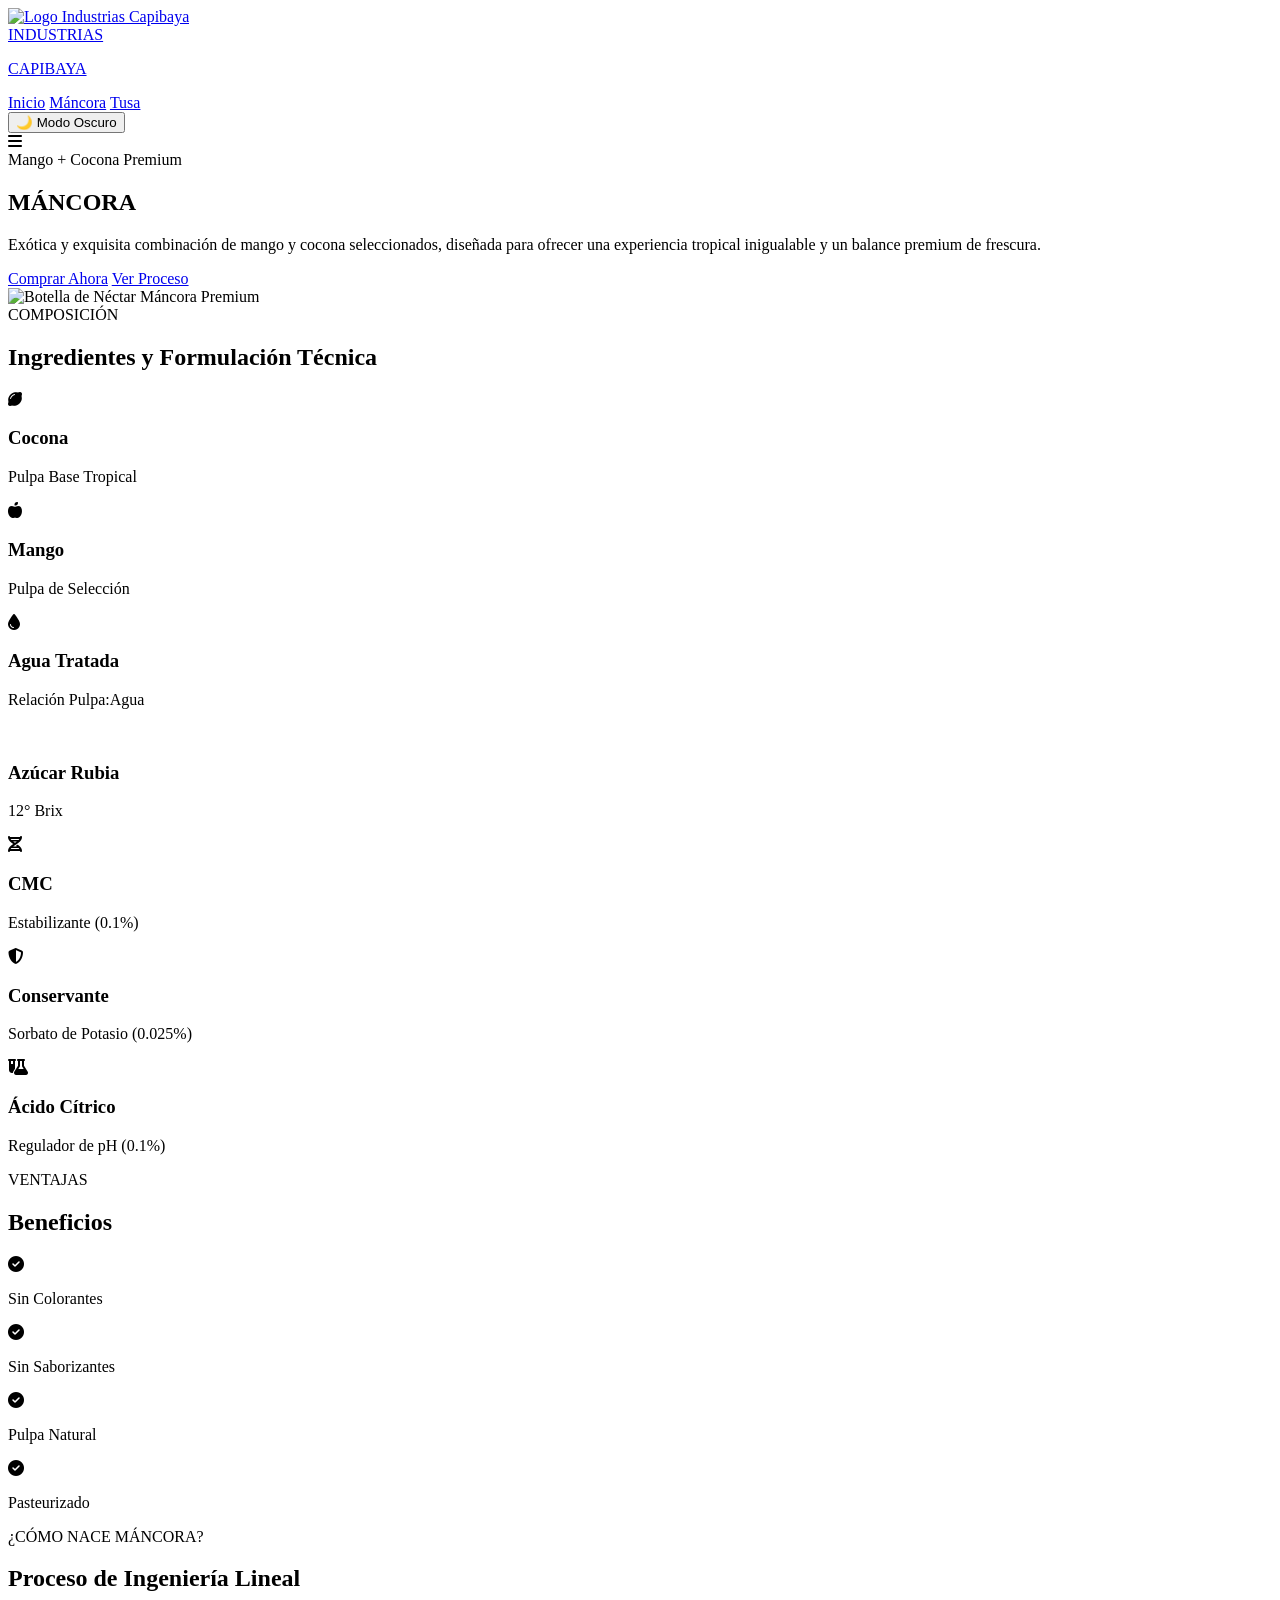
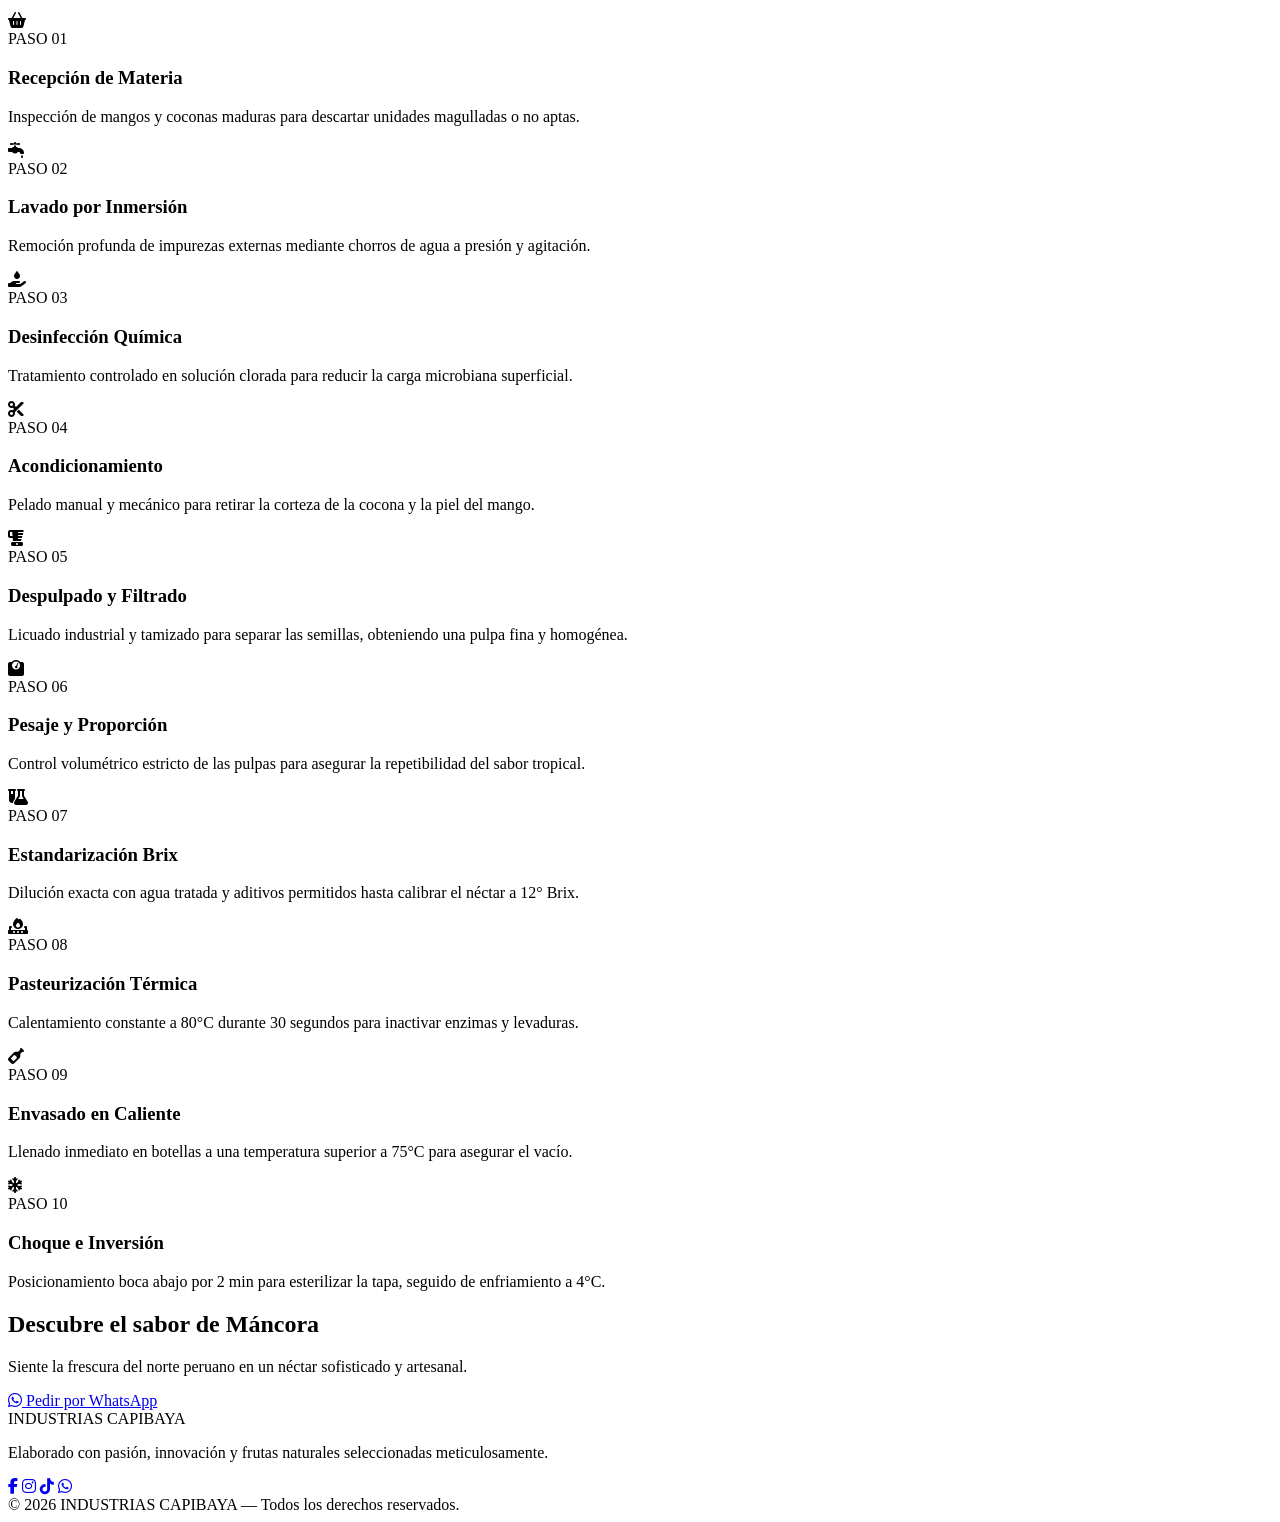
==== mancora.html @ 1cc76d68 "Add files via upload" ====
<!DOCTYPE html>
<html lang="es">
<head>
  <meta charset="UTF-8">
  <meta name="viewport" content="width=device-width, initial-scale=1.0">
  <title>MÁNCORA Premium | Industrias Capibaya</title>
  <link rel="stylesheet" href="css/styles.css">
  <link rel="preconnect" href="https://fonts.googleapis.com">
  <link rel="preconnect" href="https://fonts.gstatic.com" crossorigin>
  <link href="https://fonts.googleapis.com/css2?family=Cinzel:wght@700&family=Poppins:wght@300;400;500;600;700&display=swap" rel="stylesheet">
  <link rel="stylesheet" href="https://cdnjs.cloudflare.com/ajax/libs/font-awesome/6.5.2/css/all.min.css">
  <link rel="icon" href="img/logo.png">
</head>

<body data-product="mancora">

  <header class="header">
    <a href="index.html" class="logo">
      <img src="img/logo.png" alt="Logo Industrias Capibaya" class="logo__img">
      <div class="logo__text-container">
        <span class="logo__brand">INDUSTRIAS</span>
        <p class="logo__tagline">CAPIBAYA</p>
      </div>
    </a>
    <nav class="navbar" id="navbar">
      <a href="index.html" class="navbar__link">Inicio</a>
      <a href="mancora.html" class="navbar__link navbar__link--active">Máncora</a>
      <a href="tusa.html" class="navbar__link">Tusa</a>
    </nav>
    <div class="header__actions">
      <button id="themeToggle" class="theme-toggle" aria-label="Cambiar tema visual">
        <span class="theme-toggle__icon">🌙</span>
        <span class="theme-toggle__text">Modo Oscuro</span>
      </button>
      <div class="menu-btn" id="menuBtn"><i class="fa-solid fa-bars"></i></div>
    </div>
  </header>

  <main class="main-content">
    <section class="hero-product">
      <div class="hero-product__grid">
        <div class="hero-product__info">
          <span class="hero-product__subtitle">Mango + Cocona Premium</span>
          <h1 class="hero-product__title">MÁNCORA</h1>
          <p class="hero-product__description">
            Exótica y exquisita combinación de mango y cocona seleccionados, diseñada para ofrecer una experiencia tropical inigualable y un balance premium de frescura.
          </p>
          <div class="hero-product__actions">
            <a href="https://wa.me/51903060259?text=Hola,%20quiero%20comprar%20el%20néctar%20Premium%20Máncora" target="_blank" class="btn btn--primary">Comprar Ahora</a>
            <a href="#proceso" class="btn btn--secondary">Ver Proceso</a>
          </div>
        </div>
        <div class="hero-product__image-container">
          <img src="img/mancora-bottle.png" alt="Botella de Néctar Máncora Premium" class="hero-product__img">
        </div>
      </div>
    </section>

<section class="details-section">
  <div class="details-container-row">
    
    <div class="details-column-left">
      <div class="section-title-left">
        <span>COMPOSICIÓN</span>
        <h2>Ingredientes y Formulación Técnica</h2>
      </div>
      
      <div class="ingredients-grid">
        <div class="ingredient-card">
          <i class="fa-solid fa-lemon ingredient-card__icon"></i>
          <h3 class="ingredient-card__name">Cocona</h3>
          <p class="ingredient-card__desc">Pulpa Base Tropical</p>
        </div>
        <div class="ingredient-card">
          <i class="fa-solid fa-apple-whole ingredient-card__icon"></i>
          <h3 class="ingredient-card__name">Mango</h3>
          <p class="ingredient-card__desc">Pulpa de Selección</p>
        </div>
        <div class="ingredient-card">
          <i class="fa-solid fa-droplet ingredient-card__icon"></i>
          <h3 class="ingredient-card__name">Agua Tratada</h3>
          <p class="ingredient-card__desc">Relación Pulpa:Agua</p>
        </div>
        <div class="ingredient-card">
          <i class="fa-solid fa-cubes-sugar ingredient-card__icon"></i>
          <h3 class="ingredient-card__name">Azúcar Rubia</h3>
          <p class="ingredient-card__desc">12° Brix</p>
        </div>
        <div class="ingredient-card">
          <i class="fa-solid fa-dna ingredient-card__icon"></i>
          <h3 class="ingredient-card__name">CMC</h3>
          <p class="ingredient-card__desc">Estabilizante (0.1%)</p>
        </div>
        <div class="ingredient-card">
          <i class="fa-solid fa-shield-halved ingredient-card__icon"></i>
          <h3 class="ingredient-card__name">Conservante</h3>
          <p class="ingredient-card__desc">Sorbato de Potasio (0.025%)</p>
        </div>
        <div class="ingredient-card">
          <i class="fa-solid fa-flask-vial ingredient-card__icon"></i>
          <h3 class="ingredient-card__name">Ácido Cítrico</h3>
          <p class="ingredient-card__desc">Regulador de pH (0.1%)</p>
        </div>
      </div>
    </div>

    <div class="details-column-right">
      <div class="section-title-left">
        <span>VENTAJAS</span>
        <h2>Beneficios</h2>
      </div>
      
      <div class="benefits-list-vertical">
        <div class="benefit-row-item">
          <i class="fa-solid fa-circle-check"></i>
          <p>Sin Colorantes</p>
        </div>
        <div class="benefit-row-item">
          <i class="fa-solid fa-circle-check"></i>
          <p>Sin Saborizantes</p>
        </div>
        <div class="benefit-row-item">
          <i class="fa-solid fa-circle-check"></i>
          <p>Pulpa Natural</p>
        </div>
        <div class="benefit-row-item">
          <i class="fa-solid fa-circle-check"></i>
          <p>Pasteurizado</p>
        </div>
      </div>
    </div>

  </div>
</section>

    <section class="process-section" id="proceso">
  <span class="process-section__subtitle">¿CÓMO NACE MÁNCORA?</span>
  <h2 class="process-section__title">Proceso de Ingeniería Lineal</h2>
  <div class="timeline" style="grid-template-columns: repeat(auto-fit, minmax(200px, 1fr));">
    
    <div class="step-process timeline-item">
      <div class="step-process__circle"><i class="fa-solid fa-basket-shopping step-process__icon"></i></div>
      <span class="step-process__number">PASO 01</span>
      <h3 class="step-process__name">Recepción de Materia</h3>
      <p class="step-process__desc">Inspección de mangos y coconas maduras para descartar unidades magulladas o no aptas.</p>
    </div>

    <div class="step-process timeline-item">
      <div class="step-process__circle"><i class="fa-solid fa-faucet-drip step-process__icon"></i></div>
      <span class="step-process__number">PASO 02</span>
      <h3 class="step-process__name">Lavado por Inmersión</h3>
      <p class="step-process__desc">Remoción profunda de impurezas externas mediante chorros de agua a presión y agitación.</p>
    </div>

    <div class="step-process timeline-item">
      <div class="step-process__circle"><i class="fa-solid fa-hand-holding-droplet step-process__icon"></i></div>
      <span class="step-process__number">PASO 03</span>
      <h3 class="step-process__name">Desinfección Química</h3>
      <p class="step-process__desc">Tratamiento controlado en solución clorada para reducir la carga microbiana superficial.</p>
    </div>

    <div class="step-process timeline-item">
      <div class="step-process__circle"><i class="fa-solid fa-scissors step-process__icon"></i></div>
      <span class="step-process__number">PASO 04</span>
      <h3 class="step-process__name">Acondicionamiento</h3>
      <p class="step-process__desc">Pelado manual y mecánico para retirar la corteza de la cocona y la piel del mango.</p>
    </div>

    <div class="step-process timeline-item">
      <div class="step-process__circle"><i class="fa-solid fa-blender step-process__icon"></i></div>
      <span class="step-process__number">PASO 05</span>
      <h3 class="step-process__name">Despulpado y Filtrado</h3>
      <p class="step-process__desc">Licuado industrial y tamizado para separar las semillas, obteniendo una pulpa fina y homogénea.</p>
    </div>

    <div class="step-process timeline-item">
      <div class="step-process__circle"><i class="fa-solid fa-weight-scale step-process__icon"></i></div>
      <span class="step-process__number">PASO 06</span>
      <h3 class="step-process__name">Pesaje y Proporción</h3>
      <p class="step-process__desc">Control volumétrico estricto de las pulpas para asegurar la repetibilidad del sabor tropical.</p>
    </div>

    <div class="step-process timeline-item">
      <div class="step-process__circle"><i class="fa-solid fa-flask-vial step-process__icon"></i></div>
      <span class="step-process__number">PASO 07</span>
      <h3 class="step-process__name">Estandarización Brix</h3>
      <p class="step-process__desc">Dilución exacta con agua tratada y aditivos permitidos hasta calibrar el néctar a 12° Brix.</p>
    </div>

    <div class="step-process timeline-item">
      <div class="step-process__circle"><i class="fa-solid fa-fire-burner step-process__icon"></i></div>
      <span class="step-process__number">PASO 08</span>
      <h3 class="step-process__name">Pasteurización Térmica</h3>
      <p class="step-process__desc">Calentamiento constante a 80°C durante 30 segundos para inactivar enzimas y levaduras.</p>
    </div>

    <div class="step-process timeline-item">
      <div class="step-process__circle"><i class="fa-solid fa-wine-bottle step-process__icon"></i></div>
      <span class="step-process__number">PASO 09</span>
      <h3 class="step-process__name">Envasado en Caliente</h3>
      <p class="step-process__desc">Llenado inmediato en botellas a una temperatura superior a 75°C para asegurar el vacío.</p>
    </div>

    <div class="step-process timeline-item">
      <div class="step-process__circle"><i class="fa-solid fa-snowflake step-process__icon"></i></div>
      <span class="step-process__number">PASO 10</span>
      <h3 class="step-process__name">Choque e Inversión</h3>
      <p class="step-process__desc">Posicionamiento boca abajo por 2 min para esterilizar la tapa, seguido de enfriamiento a 4°C.</p>
    </div>

  </div>
</section>

    <section class="cta-banner">
      <div class="cta-banner__container">
        <h2 class="cta-banner__title">Descubre el sabor de Máncora</h2>
        <p class="cta-banner__text">Siente la frescura del norte peruano en un néctar sofisticado y artesanal.</p>
        <a href="https://wa.me/51903060259?text=Hola,%20quiero%20hacer%20un%20pedido%20de%20Máncora" target="_blank" class="btn btn--whatsapp">
          <i class="fa-brands fa-whatsapp"></i> Pedir por WhatsApp
        </a>
      </div>
    </section>
  </main>

  <footer class="footer">
    <div class="footer__logo-title">INDUSTRIAS CAPIBAYA</div>
 <p class="footer__desc">Elaborado con pasión, innovación y frutas naturales seleccionadas meticulosamente.</p>
    <div class="footer__socials">
      <a href="#" class="footer__social-link" aria-label="Facebook"><i class="fa-brands fa-facebook-f"></i></a>
      <a href="#" class="footer__social-link" aria-label="Instagram"><i class="fa-brands fa-instagram"></i></a>
      <a href="#" class="footer__social-link" aria-label="TikTok"><i class="fa-brands fa-tiktok"></i></a>
      <a href="https://wa.me/51903060259" target="_blank" class="footer__social-link" aria-label="WhatsApp"><i class="fa-brands fa-whatsapp"></i></a>
    </div>
    <div class="footer__copy">
      &copy; 2026 INDUSTRIAS CAPIBAYA — Todos los derechos reservados.
    </div>
  </footer>

  <script src="js/script.js"></script>
</body>
</html>
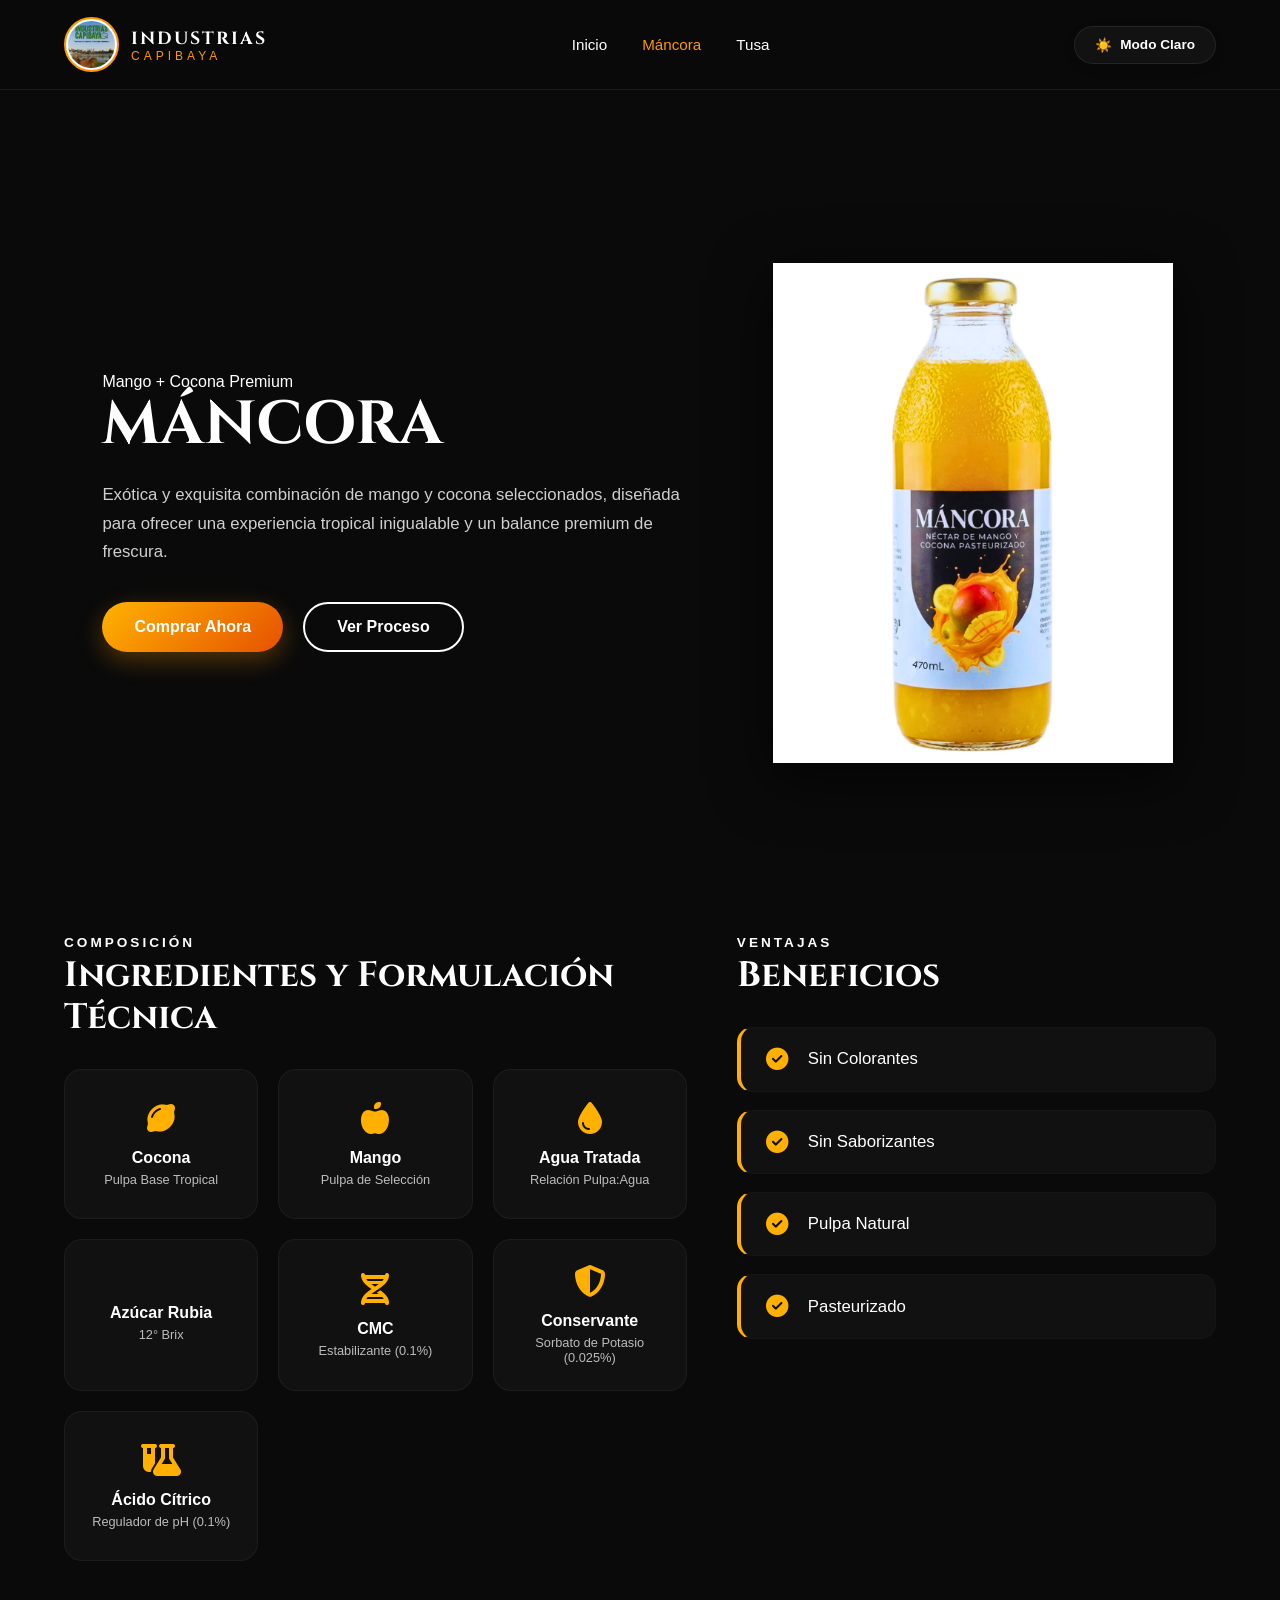
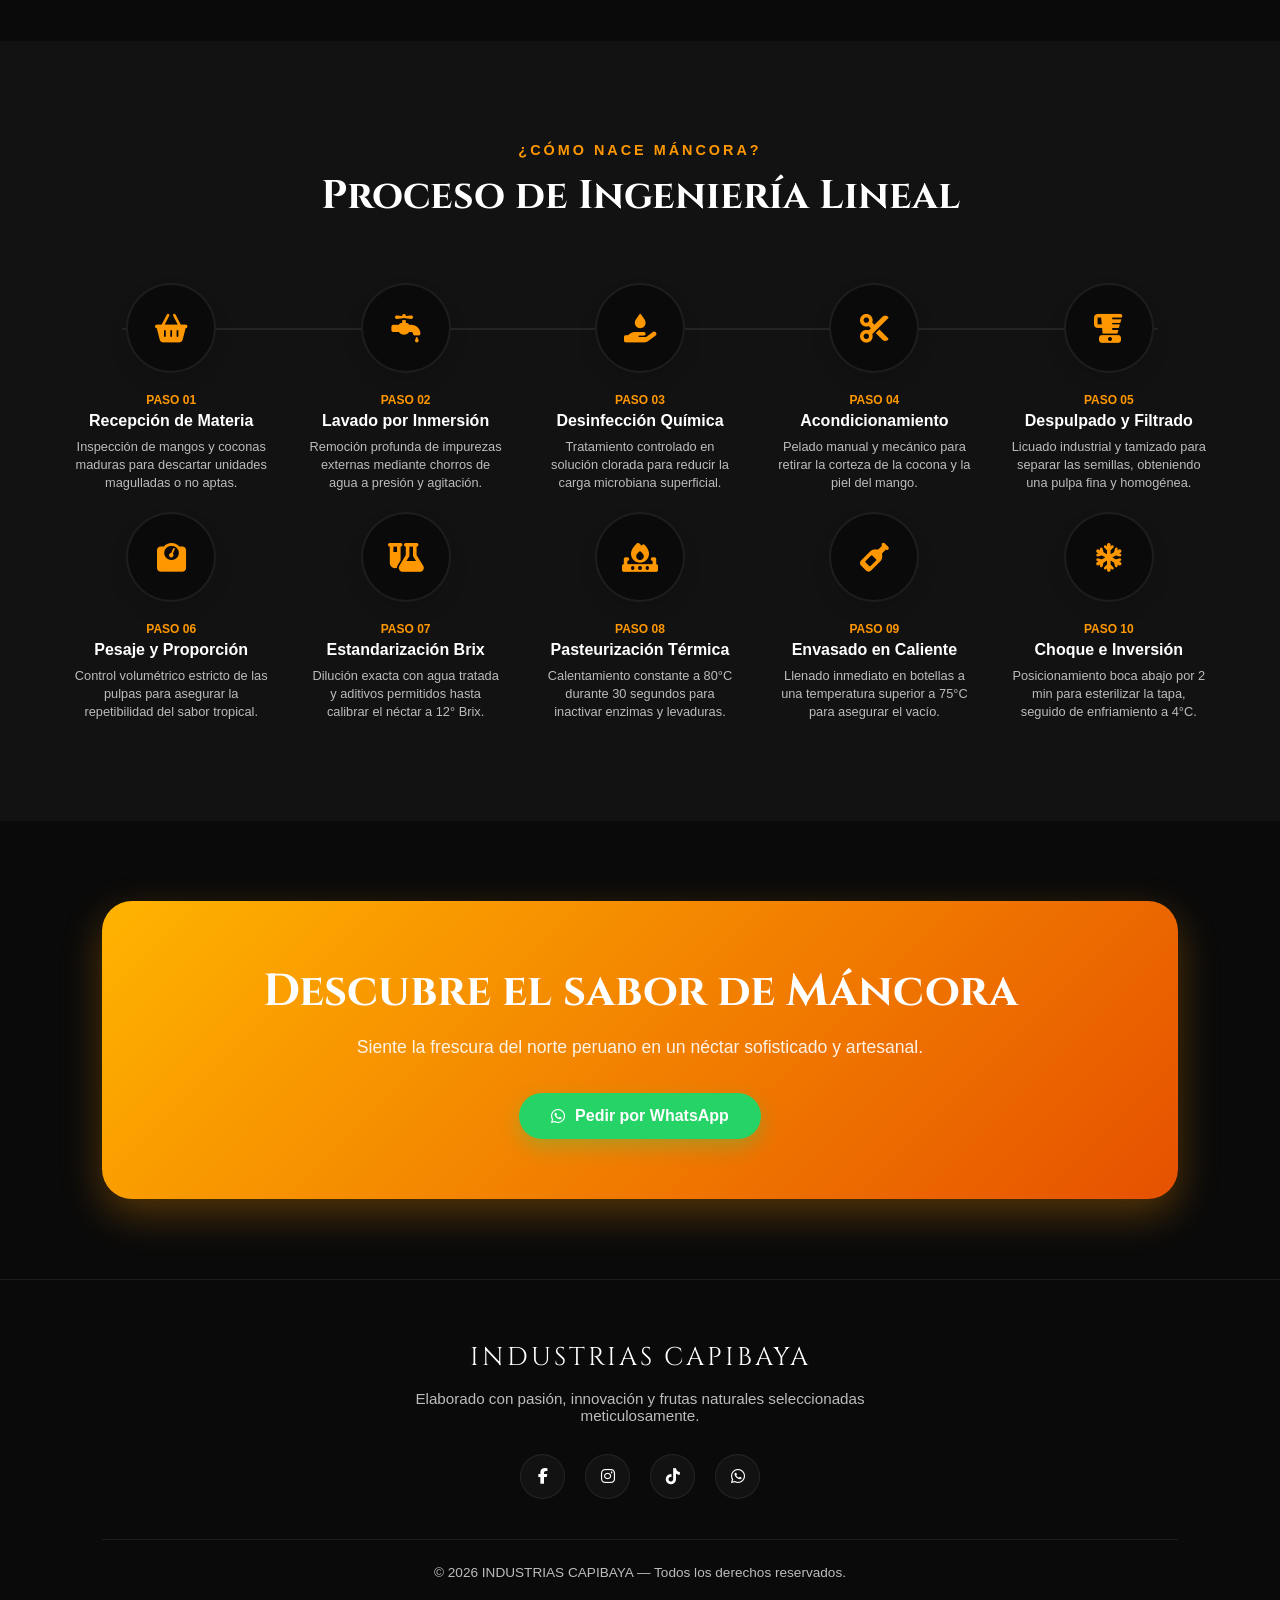
==== commit 4ef4dd9c: "Update mancora.html" ====
--- a/mancora.html
+++ b/mancora.html
@@ -227,7 +227,7 @@
  <p class="footer__desc">Elaborado con pasión, innovación y frutas naturales seleccionadas meticulosamente.</p>
     <div class="footer__socials">
       <a href="#" class="footer__social-link" aria-label="Facebook"><i class="fa-brands fa-facebook-f"></i></a>
-      <a href="#" class="footer__social-link" aria-label="Instagram"><i class="fa-brands fa-instagram"></i></a>
+      <a href="https://www.instagram.com/industriascapibaya.sac?utm_source=ig_web_button_share_sheet&igsh=ZDNlZDc0MzIxNw==" class="footer__social-link" aria-label="Instagram"><i class="fa-brands fa-instagram"></i></a>
       <a href="#" class="footer__social-link" aria-label="TikTok"><i class="fa-brands fa-tiktok"></i></a>
       <a href="https://wa.me/51903060259" target="_blank" class="footer__social-link" aria-label="WhatsApp"><i class="fa-brands fa-whatsapp"></i></a>
     </div>
@@ -238,4 +238,4 @@
 
   <script src="js/script.js"></script>
 </body>
-</html>+</html>
--- a/css/styles.css
+++ b/css/styles.css
@@ -0,0 +1,1031 @@
+/* ==========================================================================
+   1. VARIABLES Y CONFIGURACIÓN BASE
+   ========================================================================== */
+:root {
+    --font-primary: 'Poppins', sans-serif;
+    --font-accent: 'Cinzel', serif;
+    --transition-smooth: all 0.4s cubic-bezier(0.25, 0.8, 0.25, 1);
+    
+    /* Configuración por defecto: Modo Oscuro + Sabor TUSA */
+    --bg-main: #0a0a0a;
+    --bg-card: #121212;
+    --bg-nav: rgba(10, 10, 10, 0.75);
+    --text-main: #ffffff;
+    --text-muted: #bcbcbc;
+    --border-color: rgba(255, 255, 255, 0.08);
+    
+    /* Paleta TUSA (Magenta / Rosados Premium) */
+    --primary: #d11d5b;
+    --primary-gradient: linear-gradient(135deg, #e91e63, #880e4f);
+    --accent-glow: rgba(209, 29, 91, 0.3);
+}
+
+/* Variación de Sabor: MÁNCORA */
+body[data-product="mancora"] {
+    --primary: #ff9800;
+    --primary-gradient: linear-gradient(135deg, #ffb300, #e65100);
+    --accent-glow: rgba(255, 152, 0, 0.3);
+}
+
+/* ==========================================================================
+   VARIACIONES DE MODO CLARO (LIGHT MODE)
+   ========================================================================== */
+body.light-mode {
+    --bg-main: #f9f9f9;
+    --bg-card: #ffffff;
+    --bg-nav: rgba(249, 249, 249, 0.85);
+    --text-main: #111111;
+    --text-muted: #555555;
+    --border-color: rgba(0, 0, 0, 0.08);
+}
+
+/* Ajustes específicos de contrastes en Modo Claro */
+body.light-mode .step-process__circle {
+    background: var(--bg-card);
+    border: 2px solid var(--primary);
+}
+
+/* ==========================================================================
+   2. RESETS Y ESTILOS GLOBALES
+   ========================================================================== */
+* {
+    margin: 0;
+    padding: 0;
+    box-sizing: border-box;
+}
+
+html {
+    scroll-behavior: smooth;
+    font-size: 16px;
+}
+
+body {
+    font-family: var(--font-primary);
+    background-color: var(--bg-main);
+    color: var(--text-main);
+    overflow-x: hidden;
+    transition: var(--transition-smooth);
+}
+
+img {
+    max-width: 100%;
+    height: auto;
+}
+
+/* ==========================================================================
+   3. COMPONENTES: COMPARTIDOS (HEADER, FOOTER, BOTONES)
+   ========================================================================== */
+.header {
+    width: 100%;
+    height: 90px;
+    padding: 0 5%;
+    position: fixed;
+    top: 0;
+    left: 0;
+    display: flex;
+    justify-content: space-between;
+    align-items: center;
+    z-index: 1000;
+    backdrop-filter: blur(15px);
+    background: var(--bg-nav);
+    border-bottom: 1px solid var(--border-color);
+    transition: var(--transition-smooth);
+}
+
+.logo {
+    display: flex;
+    align-items: center;
+    gap: 12px;
+    text-decoration: none;
+}
+
+.logo__img {
+    width: 55px;
+    height: 55px;
+    border-radius: 50%;
+    border: 2px solid var(--primary);
+    background: #fff;
+    padding: 2px;
+}
+
+.logo__text-container {
+    display: flex;
+    flex-direction: column;
+}
+
+.logo__brand {
+    font-family: var(--font-accent);
+    font-size: 1.1rem;
+    font-weight: 700;
+    letter-spacing: 2px;
+    color: var(--text-main);
+}
+
+.logo__tagline {
+    font-size: 0.75rem;
+    color: var(--primary);
+    letter-spacing: 4px;
+    margin-top: -2px;
+}
+
+.navbar {
+    display: flex;
+    gap: 35px;
+}
+
+.navbar__link {
+    color: var(--text-main);
+    text-decoration: none;
+    font-weight: 500;
+    font-size: 0.95rem;
+    transition: var(--transition-smooth);
+    position: relative;
+}
+
+.navbar__link:hover,
+.navbar__link--active {
+    color: var(--primary);
+}
+
+.header__actions {
+    display: flex;
+    align-items: center;
+    gap: 20px;
+}
+
+.theme-toggle {
+    background: var(--bg-card);
+    border: 1px solid var(--border-color);
+    color: var(--text-main);
+    padding: 10px 20px;
+    border-radius: 30px;
+    cursor: pointer;
+    display: flex;
+    align-items: center;
+    gap: 8px;
+    font-weight: 600;
+    font-size: 0.85rem;
+    box-shadow: 0 4px 15px rgba(0,0,0,0.05);
+    transition: var(--transition-smooth);
+}
+
+.theme-toggle:hover {
+    transform: translateY(-2px);
+    border-color: var(--primary);
+}
+
+.menu-btn {
+    display: none;
+    font-size: 1.5rem;
+    cursor: pointer;
+    color: var(--text-main);
+}
+
+/* Botones universales */
+.btn {
+    display: inline-flex;
+    align-items: center;
+    justify-content: center;
+    gap: 10px;
+    padding: 14px 32px;
+    border-radius: 50px;
+    text-decoration: none;
+    font-weight: 600;
+    transition: var(--transition-smooth);
+    cursor: pointer;
+    border: none;
+}
+
+.btn--primary {
+    background: var(--primary-gradient);
+    color: #ffffff;
+    box-shadow: 0 8px 25px var(--accent-glow);
+}
+
+.btn--primary:hover {
+    transform: translateY(-3px);
+    box-shadow: 0 12px 30px var(--accent-glow);
+}
+
+.btn--secondary {
+    background: transparent;
+    color: var(--text-main);
+    border: 2px solid var(--text-main);
+}
+
+.btn--secondary:hover {
+    background: var(--text-main);
+    color: var(--bg-main);
+}
+
+/* ==========================================================================
+   4. ESTRUCTURA Y UI DE LA LANDING DE PRODUCTO (PLANTILLA MAESTRA)
+   ========================================================================== */
+.main-content {
+    padding-top: 90px;
+}
+
+/* ==========================================================================
+   REPARACIÓN DE PORTADAS (HERO & HERO-PRODUCT) - DOS COLUMNAS / RESPONSIVE
+   ========================================================================== */
+
+/* Contenedor base de la portada de Inicio */
+/* HERO PRINCIPAL & PORTADAS DE PRODUCTOS UNIFICADAS */
+.hero {
+  width: 100%;
+  min-height: 100vh;
+  display: flex;
+  justify-content: center;
+  align-items: center;
+  padding: 130px 8% 60px 8%;
+  position: relative;
+  overflow: hidden;
+  background: #0a0a0a;
+}
+
+.hero-product {
+  width: 100%;
+  min-height: 85vh;
+  display: flex;
+  justify-content: center;
+  align-items: center;
+  padding: 140px 8% 60px 8%;
+  position: relative;
+  overflow: hidden;
+  background: #0a0a0a;
+}
+
+/* Grillas simétricas de 2 columnas para PC/Laptop */
+.hero-content, 
+.hero-product__grid {
+  display: grid;
+  grid-template-columns: 1.2fr 0.8fr;
+  gap: 50px;
+  width: 100%;
+  max-width: 1200px;
+  align-items: center;
+}
+
+/* Columnas de Texto */
+.hero-text, 
+.hero-product__content {
+  display: flex;
+  flex-direction: column;
+  justify-content: center;
+  text-align: left;
+  z-index: 2;
+}
+
+.hero-text h1, 
+.hero-product__title {
+  font-family: 'Cinzel', serif;
+  font-size: 3.8rem;
+  line-height: 1.15;
+  margin-bottom: 20px;
+}
+
+.hero-text p, 
+.hero-product__description {
+  font-size: 1.05rem;
+  line-height: 1.7;
+  color: #cfcfcf;
+  margin-bottom: 35px;
+  max-width: 580px;
+}
+
+.hero-buttons, 
+.hero-product__actions {
+  display: flex;
+  gap: 20px;
+  flex-wrap: wrap;
+}
+
+/* Columnas de Imagen */
+.hero-img, 
+.hero-product__image-container {
+  display: flex;
+  justify-content: center;
+  align-items: center;
+  width: 100%;
+  z-index: 2;
+}
+
+/* Ajuste estricto para evitar el desborde gigante de las botellas */
+.hero-img img, 
+.hero-product__image-container img {
+  width: 100%;
+  max-width: 400px;
+  height: auto;
+  object-fit: contain;
+  filter: drop-shadow(0 15px 30px rgba(0,0,0,0.7));
+  animation: floatProduct 4s ease-in-out infinite;
+}
+
+@keyframes floatProduct {
+  0% { transform: translateY(0px); }
+  50% { transform: translateY(-12px); }
+  100% { transform: translateY(0px); }
+}
+
+/* --- SECCIÓN INGREDIENTES Y BENEFICIOS --- */
+.details-section {
+    padding: 100px 8%;
+    background-color: var(--bg-main);
+}
+
+.details-section__grid {
+    display: grid;
+    grid-template-columns: 1.2fr 0.8fr;
+    gap: 80px;
+}
+
+.details-section__title {
+    font-family: var(--font-accent);
+    font-size: 2rem;
+    margin-bottom: 35px;
+    position: relative;
+    padding-bottom: 15px;
+}
+
+.details-section__title::after {
+    content: '';
+    position: absolute;
+    bottom: 0;
+    left: 0;
+    width: 60px;
+    height: 3px;
+    background: var(--primary);
+}
+
+/* Grilla de Ingredientes */
+/* Contenedor de la cuadrícula de ingredientes */
+.ingredients-grid {
+  display: grid;
+  /* Define que las tarjetas tengan un tamaño mínimo de 220px y máximo proporcional uniforme */
+  grid-template-columns: repeat(auto-fit, minmax(220px, 1fr));
+  gap: 25px;
+  width: 100%;
+}
+
+/* Tarjeta individual */
+.ingredient-card {
+  background: #111; /* Color base oscuro */
+  border-radius: 20px;
+  padding: 30px 20px;
+  text-align: center;
+  display: flex;
+  flex-direction: column;
+  align-items: center;
+  justify-content: center;
+  transition: 0.4s ease;
+  min-height: 180px; /* Forzar a que todas tengan exactamente el mismo alto mínimo */
+  border: 1px solid rgba(255, 255, 255, 0.05); /* Borde sutil para que no se pierda en el fondo */
+}
+
+.ingredient-card:hover {
+  transform: translateY(-5px);
+  border-color: var(--primary, #ffb000); /* Si no encuentra --primary, usa el dorado por defecto */
+}
+
+/* Iconos dentro de las tarjetas */
+.ingredient-card__icon {
+  font-size: 2rem;
+  margin-bottom: 15px;
+  display: block;
+  color: #ffb000; /* Color por defecto para que no salga negro u oculto */
+}
+
+/* Forzamos a que el título sea blanco en el modo oscuro */
+.ingredient-card__name {
+  font-size: 1rem;
+  font-weight: 600;
+  margin-bottom: 5px;
+  color: #ffffff; 
+}
+
+/* Ajuste del texto secundario */
+.ingredient-card__desc {
+  font-size: 0.8rem;
+  color: var(--text-muted, #b0b0b0); /* Si no encuentra --text-muted, usa un gris claro legible */
+}
+
+/* ===================================================
+   SOPORTE PARA MODO CLARO (Añade esto al final de tu CSS)
+   =================================================== */
+body.light-mode .ingredient-card {
+  background: #ffffff;
+  border: 1px solid rgba(0, 0, 0, 0.06);
+  box-shadow: 0 10px 25px rgba(0, 0, 0, 0.05);
+}
+
+body.light-mode .ingredient-card__name {
+  color: #111111; /* El título cambia a negro en modo claro */
+}
+
+body.light-mode .ingredient-card__desc {
+  color: #666666; /* La descripción cambia a un gris oscuro legible */
+}
+/* Lista de Beneficios */
+.benefits-list {
+    display: flex;
+    flex-direction: column;
+    gap: 20px;
+}
+
+.benefit-item {
+    display: flex;
+    align-items: center;
+    gap: 15px;
+    background: var(--bg-card);
+    padding: 18px 25px;
+    border-radius: 15px;
+    border-left: 4px solid var(--primary);
+    box-shadow: 0 5px 15px rgba(0,0,0,0.02);
+}
+
+.benefit-item__icon {
+    color: var(--primary);
+    font-size: 1.2rem;
+}
+
+.benefit-item__text {
+    font-weight: 500;
+    font-size: 1rem;
+}
+
+/* --- SECCIÓN PROCESO (LÍNEA DE TIEMPO HORIZONTAL) --- */
+.process-section {
+    padding: 100px 5%;
+    background: var(--bg-card);
+    text-align: center;
+}
+
+.process-section__subtitle {
+    color: var(--primary);
+    font-weight: 600;
+    letter-spacing: 3px;
+    font-size: 0.9rem;
+}
+
+.process-section__title {
+    font-family: var(--font-accent);
+    font-size: 2.5rem;
+    margin-top: 10px;
+    margin-bottom: 60px;
+}
+
+.timeline {
+    display: grid;
+    grid-template-columns: repeat(6, 1fr);
+    gap: 20px;
+    position: relative;
+}
+
+/* Línea conectora trasera desktop */
+.timeline::before {
+    content: '';
+    position: absolute;
+    top: 45px;
+    left: 5%;
+    width: 90%;
+    height: 2px;
+    background: var(--border-color);
+    z-index: 1;
+}
+
+.step-process {
+    position: relative;
+    z-index: 2;
+    display: flex;
+    flex-direction: column;
+    align-items: center;
+    opacity: 0;
+    transform: translateY(30px);
+    transition: all 0.6s ease;
+}
+
+.step-process.show {
+    opacity: 1;
+    transform: translateY(0);
+}
+
+.step-process__circle {
+    width: 90px;
+    height: 90px;
+    border-radius: 50%;
+    background: var(--bg-main);
+    border: 2px solid var(--border-color);
+    display: flex;
+    justify-content: center;
+    align-items: center;
+    margin-bottom: 20px;
+    box-shadow: 0 10px 20px rgba(0,0,0,0.1);
+    transition: var(--transition-smooth);
+}
+
+.step-process:hover .step-process__circle {
+    border-color: var(--primary);
+    transform: scale(1.1);
+    box-shadow: 0 10px 25px var(--accent-glow);
+}
+
+.step-process__icon {
+    font-size: 1.8rem;
+    color: var(--primary);
+}
+
+.step-process__number {
+    font-size: 0.75rem;
+    font-weight: 700;
+    color: var(--primary);
+    margin-bottom: 5px;
+}
+
+.step-process__name {
+    font-size: 1rem;
+    font-weight: 600;
+    margin-bottom: 8px;
+}
+
+.step-process__desc {
+    font-size: 0.8rem;
+    color: var(--text-muted);
+    padding: 0 10px;
+    line-height: 1.4;
+}
+
+/* --- CALL TO ACTION (CTA) BAR --- */
+.cta-banner {
+    padding: 80px 8%;
+    background: var(--bg-main);
+}
+
+.cta-banner__container {
+    background: var(--primary-gradient);
+    border-radius: 30px;
+    padding: 60px;
+    text-align: center;
+    box-shadow: 0 15px 40px var(--accent-glow);
+}
+
+.cta-banner__title {
+    font-family: var(--font-accent);
+    font-size: 2.8rem;
+    color: #ffffff;
+    margin-bottom: 15px;
+}
+
+.cta-banner__text {
+    font-size: 1.1rem;
+    color: rgba(255, 255, 255, 0.9);
+    margin-bottom: 35px;
+    max-width: 600px;
+    margin-left: auto;
+    margin-right: auto;
+}
+
+.btn--whatsapp {
+    background: #25d366;
+    color: white;
+    box-shadow: 0 8px 20px rgba(37, 211, 102, 0.3);
+}
+
+.btn--whatsapp:hover {
+    background: #20ba5a;
+    box-shadow: 0 12px 25px rgba(37, 211, 102, 0.5);
+}
+
+/* ==========================================================================
+   5. FOOTER UNIVERSAL
+   ========================================================================== */
+.footer {
+    padding: 60px 8% 30px 8%;
+    background: var(--bg-main);
+    border-top: 1px solid var(--border-color);
+    text-align: center;
+}
+
+.footer__logo-title {
+    font-family: var(--font-accent);
+    font-size: 1.6rem;
+    letter-spacing: 3px;
+    margin-bottom: 15px;
+}
+
+.footer__desc {
+    color: var(--text-muted);
+    max-width: 500px;
+    margin: 0 auto 30px auto;
+    font-size: 0.95rem;
+}
+
+.footer__socials {
+    display: flex;
+    justify-content: center;
+    gap: 20px;
+    margin-bottom: 40px;
+}
+
+.footer__social-link {
+    width: 45px;
+    height: 45px;
+    border-radius: 50%;
+    background: var(--bg-card);
+    color: var(--text-main);
+    display: flex;
+    justify-content: center;
+    align-items: center;
+    text-decoration: none;
+    border: 1px solid var(--border-color);
+    transition: var(--transition-smooth);
+}
+
+.footer__social-link:hover {
+    background: var(--primary);
+    color: #fff;
+    transform: translateY(-4px);
+}
+
+.footer__copy {
+    font-size: 0.85rem;
+    color: var(--text-muted);
+    border-top: 1px solid var(--border-color);
+    padding-top: 25px;
+}
+
+
+/* Ajustes específicos para pulir la Página de Inicio (Index) */
+.main-content {
+    overflow: hidden; /* Evita desbordamientos laterales raros como el de la captura */
+}
+
+/* Si deseas usar la imagen de los capibaras en el fondo de forma elegante y sutil sin romper el texto */
+body {
+    position: relative;
+}
+
+/* Corrección de padding extra para componentes reutilizados en el index */
+#productos .ingredient-card {
+    background: var(--bg-card);
+    border: 1px solid var(--border-color);
+    transition: var(--transition-smooth);
+}
+
+/* ==========================================================================
+   VARIACIÓN EXCLUSIVA PARA LA PÁGINA DE INICIO (HOME NEUTRAL PREMIUM)
+   ========================================================================== */
+body[data-page="home"] {
+    /* Paleta Corporativa: Ámbar Dorado / Oro Orgánico Premium */
+    --primary: #c5a880; 
+    --primary-gradient: linear-gradient(135deg, #d4af37, #aa7c11);
+    --accent-glow: rgba(197, 168, 128, 0.25);
+}
+
+/* Ajuste de color para las tarjetas individuales de sabores dentro de la Home */
+body[data-page="home"] .product-card--mancora .btn--discover {
+    background: linear-gradient(135deg, #ffb300, #e65100) !important;
+    box-shadow: 0 4px 15px rgba(230, 81, 0, 0.3);
+}
+
+body[data-page="home"] .product-card--tusa .btn--discover {
+    background: linear-gradient(135deg, #e91e63, #880e4f) !important;
+    box-shadow: 0 4px 15px rgba(136, 14, 79, 0.3);
+}
+
+/* Evita que los botones de descubrir se deformen o pierdan el estilo premium */
+.btn--discover {
+    color: #ffffff !important;
+}
+
+
+
+
+/* ===================================================
+   ESTRUCTURA GLOBAL Y MÁRGENES RESPONSIVOS
+=================================================== */
+
+.details-section {
+  padding: 80px 5%; /* Margen lateral adaptable en pantallas medianas */
+  width: 100%;
+  display: flex;
+  justify-content: center; /* Centra el contenido en pantallas gigantes */
+}
+
+.details-container-row {
+  display: grid;
+  grid-template-columns: 1.3fr 1fr; /* Proporción equilibrada para las 2 columnas */
+  gap: 50px;
+  align-items: start;
+  width: 100%;
+  max-width: 1200px; /* ¡CLAVE! Evita que se estire infinitamente en monitores grandes */
+}
+
+/* Títulos de las columnas */
+.section-title-left {
+  margin-bottom: 30px;
+}
+
+.section-title-left span {
+  letter-spacing: 3px;
+  font-size: 0.85rem;
+  display: block;
+  margin-bottom: 5px;
+  font-weight: 600;
+}
+
+.section-title-left h2 {
+  font-size: 2.2rem;
+  font-family: 'Cinzel', serif;
+  line-height: 1.2;
+}
+
+
+
+
+/* Reducción del tamaño de tarjetas en la grilla para que entren perfecto en la columna */
+.ingredients-grid {
+  display: grid;
+  grid-template-columns: repeat(auto-fit, minmax(160px, 1fr));
+  gap: 20px;
+  width: 100%;
+}
+
+.ingredient-card {
+  background: #111;
+  border-radius: 18px;
+  padding: 25px 15px;
+  text-align: center;
+  display: flex;
+  flex-direction: column;
+  align-items: center;
+  justify-content: center;
+  transition: 0.4s ease;
+  min-height: 150px;
+  border: 1px solid rgba(255, 255, 255, 0.05);
+}
+
+/* Lista vertical estilizada para los beneficios */
+.benefits-list-vertical {
+  display: flex;
+  flex-direction: column;
+  gap: 18px;
+  width: 100%;
+}
+
+.benefit-row-item {
+  background: #111;
+  padding: 20px 25px;
+  border-radius: 15px;
+  display: flex;
+  align-items: center;
+  gap: 20px;
+  border-left: 4px solid #ffb000; /* Detalle premium de línea de color de la marca */
+  border-top: 1px solid rgba(255, 255, 255, 0.02);
+  border-right: 1px solid rgba(255, 255, 255, 0.02);
+  border-bottom: 1px solid rgba(255, 255, 255, 0.02);
+  transition: 0.3s ease;
+}
+
+.benefit-row-item:hover {
+  transform: translateX(5px);
+}
+
+.benefit-row-item i {
+  font-size: 1.4rem;
+  color: #ffb000;
+}
+
+.benefit-row-item p {
+  font-size: 1.05rem;
+  font-weight: 500;
+  color: #ffffff;
+}
+
+/* ===================================================
+   ADAPTACIÓN PARA MODO CLARO (LIGHT MODE)
+=================================================== */
+body.light-mode .ingredient-card,
+body.light-mode .benefit-row-item {
+  background: white;
+  border: 1px solid rgba(0, 0, 0, 0.06);
+}
+
+body.light-mode .benefit-row-item {
+  border-left: 4px solid #ffb000; /* Mantiene la barra de color */
+  box-shadow: 0 5px 15px rgba(0, 0, 0, 0.03);
+}
+
+body.light-mode .benefit-row-item p {
+  color: #111111;
+}
+
+body.light-mode .section-title-left h2 {
+  color: #111111;
+}
+
+
+/* ===================================================
+   VINCULACIÓN ESPECÍFICA PARA EL TEMA DE TUSA
+=================================================== */
+
+/* Subtítulos pequeños */
+.tusa-theme .section-title-left span {
+  color: #e11d48; /* Tono magenta/fresa premium */
+}
+
+/* Iconos de ingredientes e iconos de beneficios (fuerza el color fresa) */
+.tusa-theme .ingredient-card__icon,
+.tusa-theme .benefit-row-item i,
+.tusa-theme .benefit-row-item .fa-circle-check {
+  color: #e11d48 !important;
+}
+
+/* Líneas izquierdas de los bloques de beneficios */
+.tusa-theme .benefit-row-item {
+  border-left: 4px solid #e11d48 !important;
+}
+
+/* Efectos Hover interactivos (Tarjetas y Beneficios) */
+.tusa-theme .ingredient-card:hover {
+  transform: translateY(-5px);
+  border-color: #e11d48;
+  box-shadow: 0 10px 20px rgba(225, 29, 72, 0.1);
+}
+
+.tusa-theme .benefit-row-item:hover {
+  transform: translateX(5px);
+  box-shadow: 0 8px 20px rgba(225, 29, 72, 0.15) !important;
+}
+
+/* ===================================================
+   SOPORTE DE MODO CLARO EXCLUSIVO PARA TUSA
+=================================================== */
+body.light-mode .tusa-theme .ingredient-card,
+body.light-mode .tusa-theme .benefit-row-item {
+  background: white;
+  border: 1px solid rgba(0, 0, 0, 0.06);
+}
+
+body.light-mode .tusa-theme .benefit-row-item {
+  border-left: 4px solid #e11d48 !important;
+  box-shadow: 0 5px 15px rgba(0, 0, 0, 0.03);
+}
+
+/* ==========================================================================
+   6. RESPONSIVE DESIGN (MEDIA QUERIES UNIFICADAS)
+   ========================================================================== */
+
+/* --- TABLETS Y LAPTOPS PEQUEÑAS (Menos de 1024px) --- */
+@media (max-width: 1024px) {
+    /* Estilos base existentes */
+    .timeline {
+        grid-template-columns: repeat(3, 1fr);
+        gap: 40px 20px;
+    }
+    .timeline::before {
+        display: none; /* Quitamos línea horizontal en tablet/mobile */
+    }
+    .details-section__grid {
+        grid-template-columns: 1fr;
+        gap: 50px;
+    }
+
+    /* Ajustes unificados para la sección de dos columnas */
+    .details-section {
+        padding: 60px 6%;
+    }
+    .details-container-row {
+        gap: 40px;
+        grid-template-columns: 1.2fr 1fr; /* Mantiene dos columnas pero más compactas */
+    }
+    .section-title-left h2 {
+        font-size: 1.8rem;
+    }
+}
+
+/* --- CELULARES Y DISPOSITIVOS MÓVILES (Menos de 768px) --- */
+@media (max-width: 768px) {
+    .header { padding: 0 20px; }
+    .menu-btn { display: block; }
+    
+    .navbar {
+        position: absolute;
+        top: 90px;
+        left: -100%;
+        width: 100%;
+        height: calc(100vh - 90px);
+        background: var(--bg-card, #111);
+        flex-direction: column;
+        align-items: center;
+        padding-top: 60px;
+        gap: 40px;
+        transition: var(--transition-smooth, 0.5s);
+    }
+    
+    .navbar.active { left: 0; }
+    
+    /* MODIFICACIÓN CLAVE: Fuerza una sola columna vertical en celulares */
+    .hero, .hero-product {
+        padding: 120px 4% 50px 4%;
+        min-height: auto;
+    }
+
+    .hero-content, 
+    .hero-product__grid {
+        grid-template-columns: 1fr; /* Una encima de la otra */
+        gap: 35px;
+        text-align: center;
+    }
+    
+    .hero-text, 
+    .hero-product__content {
+        text-align: center;
+        align-items: center;
+    }
+    
+    .hero-text h1, 
+    .hero-product__title {
+        font-size: 2.3rem; /* Tamaño optimizado para smartphones */
+    }
+    
+    .hero-text p, 
+    .hero-product__description { 
+        font-size: 0.95rem;
+        margin: 0 auto 25px auto; 
+    }
+    
+    .hero-buttons, 
+    .hero-product__actions { 
+        justify-content: center; 
+    }
+    
+    /* En celulares, la botella se renderiza encima del texto */
+    .hero-img, 
+    .hero-product__image-container { 
+        order: -1; 
+    }
+    
+    .hero-img img, 
+    .hero-product__image-container img {
+        max-width: 260px; /* Tamaño ideal y controlado en teléfono */
+    }
+    
+    .ingredients-grid { grid-template-columns: repeat(auto-fit, minmax(140px, 1fr)); }
+    .timeline { grid-template-columns: 1fr; gap: 40px; }
+    
+    .cta-banner__container { padding: 40px 20px; }
+    .cta-banner__title { font-size: 2rem; }
+
+
+    /* ===================================================
+       AJUSTES DE LA SECCIÓN DE INGREDIENTES Y BENEFICIOS
+       =================================================== */
+    .details-section {
+        padding: 50px 4%;
+    }
+    .details-container-row {
+        grid-template-columns: 1fr; /* ¡Pasa a una sola columna vertical! */
+        gap: 45px;
+    }
+    .section-title-left {
+        text-align: center; /* Centra títulos para pantallas táctiles */
+        margin-bottom: 25px;
+    }
+    .ingredients-grid {
+        /* Fuerza a que salgan 2 tarjetas por fila de forma responsiva */
+        grid-template-columns: repeat(auto-fit, minmax(140px, 1fr)); 
+        gap: 15px;
+    }
+    .ingredient-card {
+        padding: 20px 10px;
+        min-height: 130px;
+    }
+    .benefit-row-item {
+        padding: 15px 20px;
+        gap: 15px;
+    }
+}
+
+
+
+
+
+/* ===================================================
+   SOPORTE DE MODO CLARO PARA LAS PORTADAS (HERO)
+=================================================== */
+
+/* Cambia los fondos, títulos y descripciones a oscuro en modo claro */
+body.light-mode .hero,
+body.light-mode .hero-product {
+  background: #f9f9f9; /* Un fondo claro premium para las portadas */
+}
+
+body.light-mode .hero-text h1,
+body.light-mode .hero-product__title {
+  color: #111111 !important; /* El título pasa a negro para que resalte perfectamente */
+}
+
+body.light-mode .hero-text p,
+body.light-mode .hero-product__description {
+  color: #444444 !important; /* La descripción pasa a un gris oscuro muy legible */
+}
